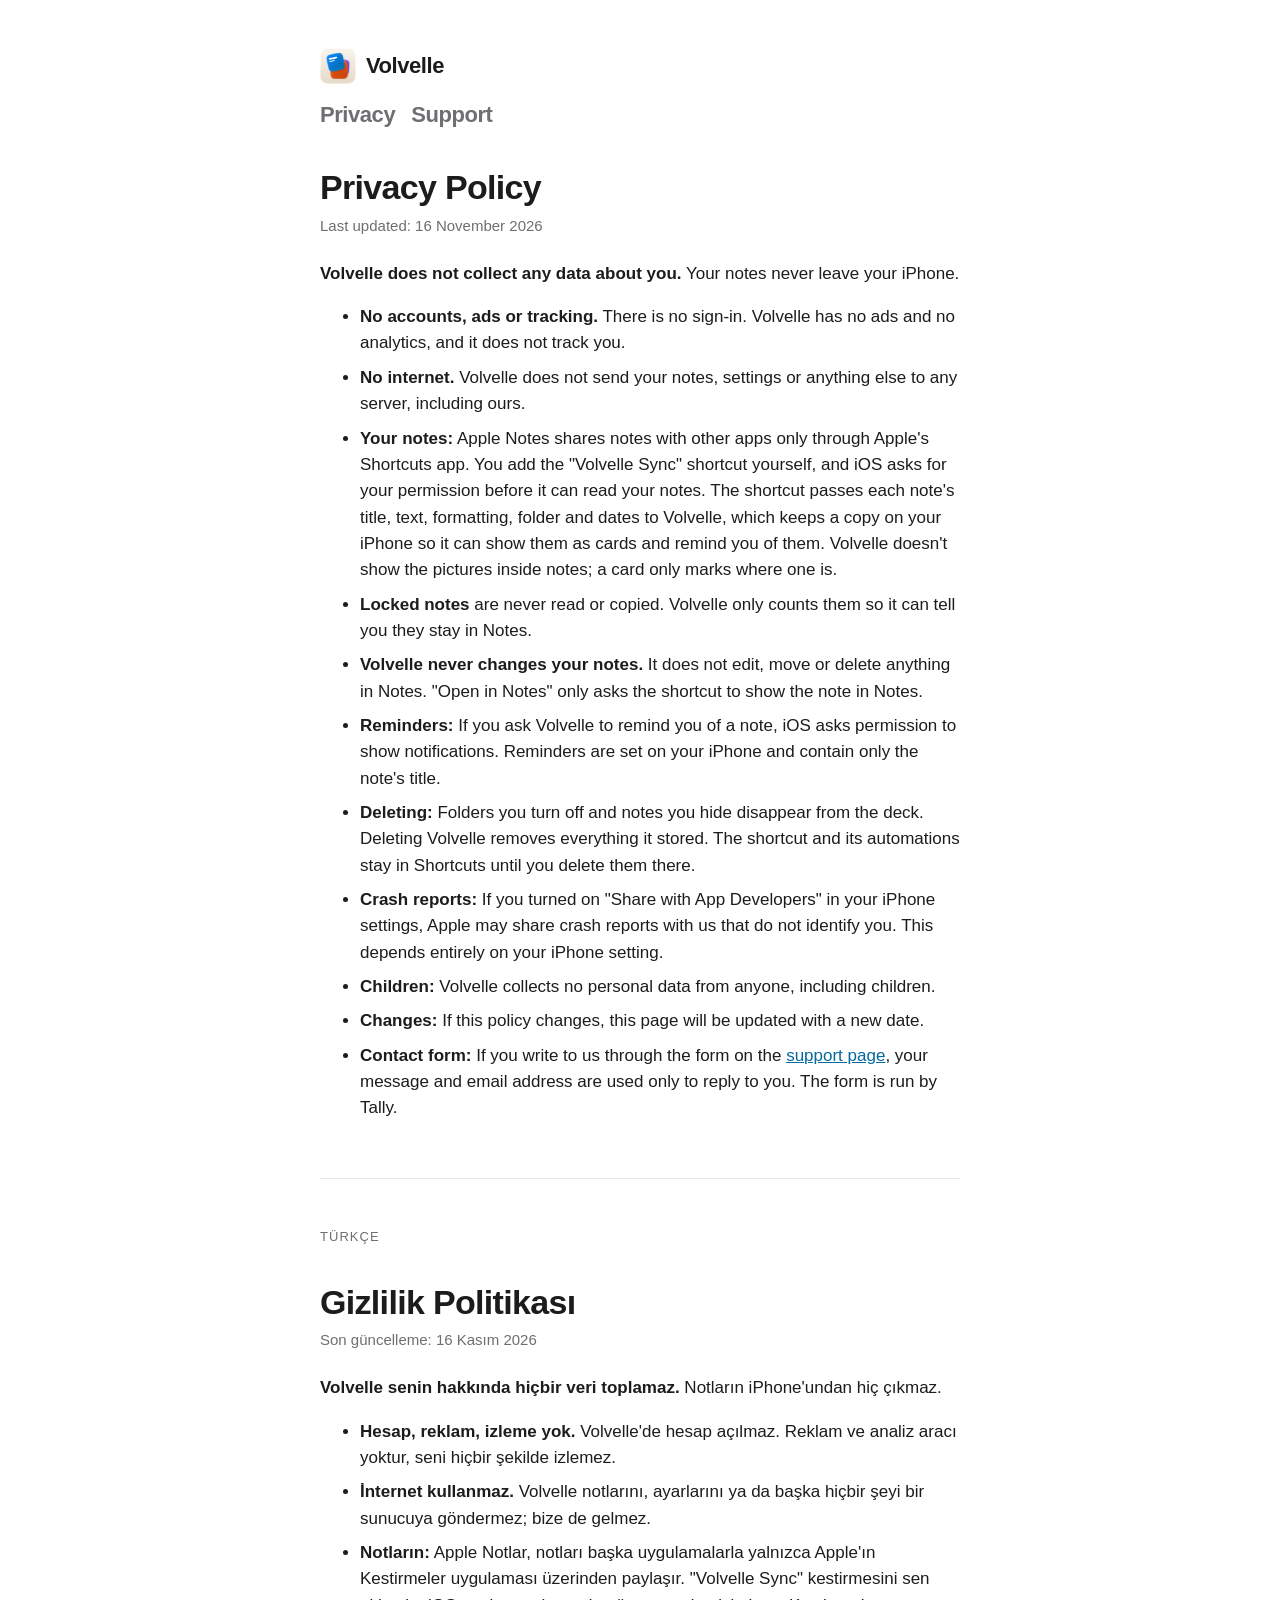
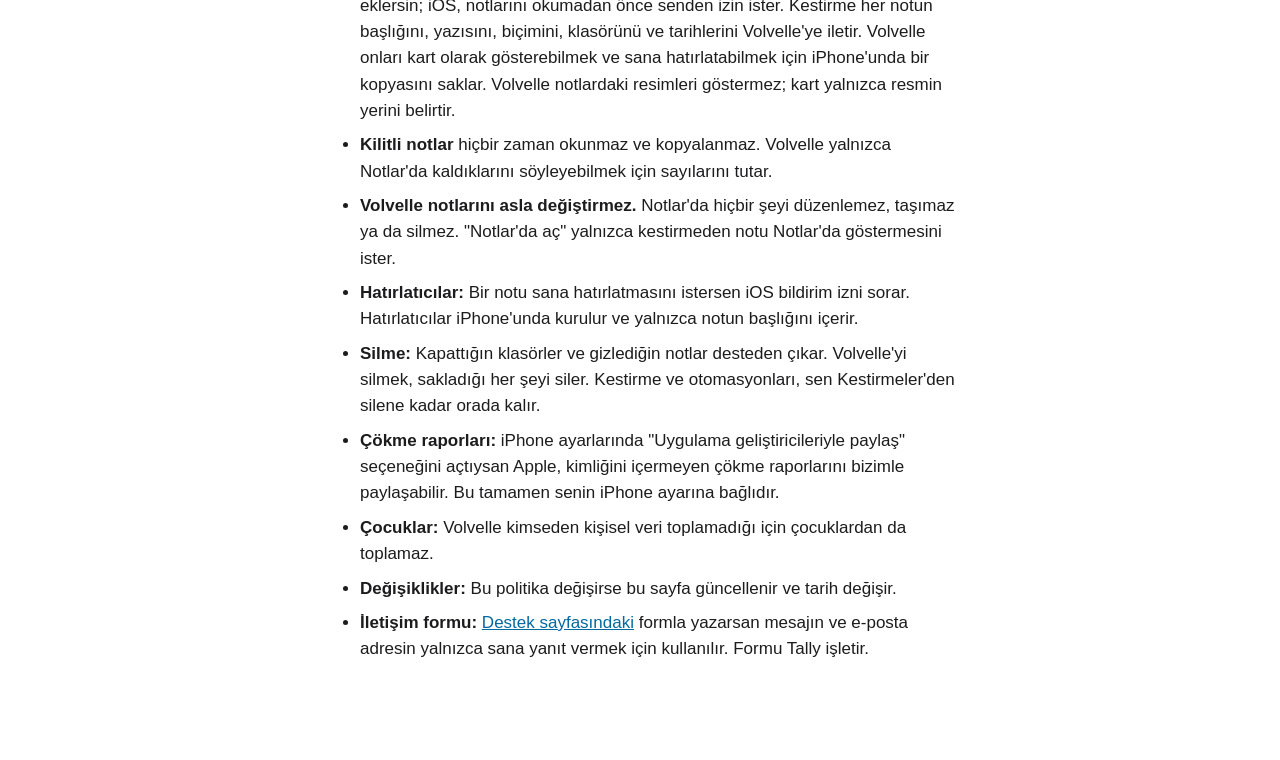
==== privacy/index.html @ e8969314 "Volvelle gizlilik ve destek sayfaları" ====
<!doctype html><html lang="en"><head><meta charset="utf-8"><meta name="viewport" content="width=device-width,initial-scale=1"><link rel="icon" href="/icon.png?v=1"><link rel="apple-touch-icon" href="/icon.png?v=1"><title>Volvelle Privacy Policy</title><link rel="stylesheet" href="/style.css?v=1"></head><body><main><header><a class="brand" href="/"><img src="/icon.png?v=1" alt="" width="36" height="36">Volvelle</a><nav><a href="/privacy/">Privacy</a><a href="/support/">Support</a></nav></header>
<h1>Privacy Policy</h1><p class="date">Last updated: 16 November 2026</p>
<p><strong>Volvelle does not collect any data about you.</strong> Your notes never leave your iPhone.</p>
<ul>
<li><strong>No accounts, ads or tracking.</strong> There is no sign-in. Volvelle has no ads and no analytics, and it does not track you.</li>
<li><strong>No internet.</strong> Volvelle does not send your notes, settings or anything else to any server, including ours.</li>
<li><strong>Your notes:</strong> Apple Notes shares notes with other apps only through Apple's Shortcuts app. You add the "Volvelle Sync" shortcut yourself, and iOS asks for your permission before it can read your notes. The shortcut passes each note's title, text, formatting, folder and dates to Volvelle, which keeps a copy on your iPhone so it can show them as cards and remind you of them. Volvelle doesn't show the pictures inside notes; a card only marks where one is.</li>
<li><strong>Locked notes</strong> are never read or copied. Volvelle only counts them so it can tell you they stay in Notes.</li>
<li><strong>Volvelle never changes your notes.</strong> It does not edit, move or delete anything in Notes. "Open in Notes" only asks the shortcut to show the note in Notes.</li>
<li><strong>Reminders:</strong> If you ask Volvelle to remind you of a note, iOS asks permission to show notifications. Reminders are set on your iPhone and contain only the note's title.</li>
<li><strong>Deleting:</strong> Folders you turn off and notes you hide disappear from the deck. Deleting Volvelle removes everything it stored. The shortcut and its automations stay in Shortcuts until you delete them there.</li>
<li><strong>Crash reports:</strong> If you turned on "Share with App Developers" in your iPhone settings, Apple may share crash reports with us that do not identify you. This depends entirely on your iPhone setting.</li>
<li><strong>Children:</strong> Volvelle collects no personal data from anyone, including children.</li>
<li><strong>Changes:</strong> If this policy changes, this page will be updated with a new date.</li>
<li><strong>Contact form:</strong> If you write to us through the form on the <a href="/support/">support page</a>, your message and email address are used only to reply to you. The form is run by Tally.</li>
</ul>
<hr><p class="lang">Türkçe</p>
<h1>Gizlilik Politikası</h1><p class="date">Son güncelleme: 16 Kasım 2026</p>
<p><strong>Volvelle senin hakkında hiçbir veri toplamaz.</strong> Notların iPhone'undan hiç çıkmaz.</p>
<ul>
<li><strong>Hesap, reklam, izleme yok.</strong> Volvelle'de hesap açılmaz. Reklam ve analiz aracı yoktur, seni hiçbir şekilde izlemez.</li>
<li><strong>İnternet kullanmaz.</strong> Volvelle notlarını, ayarlarını ya da başka hiçbir şeyi bir sunucuya göndermez; bize de gelmez.</li>
<li><strong>Notların:</strong> Apple Notlar, notları başka uygulamalarla yalnızca Apple'ın Kestirmeler uygulaması üzerinden paylaşır. "Volvelle Sync" kestirmesini sen eklersin; iOS, notlarını okumadan önce senden izin ister. Kestirme her notun başlığını, yazısını, biçimini, klasörünü ve tarihlerini Volvelle'ye iletir. Volvelle onları kart olarak gösterebilmek ve sana hatırlatabilmek için iPhone'unda bir kopyasını saklar. Volvelle notlardaki resimleri göstermez; kart yalnızca resmin yerini belirtir.</li>
<li><strong>Kilitli notlar</strong> hiçbir zaman okunmaz ve kopyalanmaz. Volvelle yalnızca Notlar'da kaldıklarını söyleyebilmek için sayılarını tutar.</li>
<li><strong>Volvelle notlarını asla değiştirmez.</strong> Notlar'da hiçbir şeyi düzenlemez, taşımaz ya da silmez. "Notlar'da aç" yalnızca kestirmeden notu Notlar'da göstermesini ister.</li>
<li><strong>Hatırlatıcılar:</strong> Bir notu sana hatırlatmasını istersen iOS bildirim izni sorar. Hatırlatıcılar iPhone'unda kurulur ve yalnızca notun başlığını içerir.</li>
<li><strong>Silme:</strong> Kapattığın klasörler ve gizlediğin notlar desteden çıkar. Volvelle'yi silmek, sakladığı her şeyi siler. Kestirme ve otomasyonları, sen Kestirmeler'den silene kadar orada kalır.</li>
<li><strong>Çökme raporları:</strong> iPhone ayarlarında "Uygulama geliştiricileriyle paylaş" seçeneğini açtıysan Apple, kimliğini içermeyen çökme raporlarını bizimle paylaşabilir. Bu tamamen senin iPhone ayarına bağlıdır.</li>
<li><strong>Çocuklar:</strong> Volvelle kimseden kişisel veri toplamadığı için çocuklardan da toplamaz.</li>
<li><strong>Değişiklikler:</strong> Bu politika değişirse bu sayfa güncellenir ve tarih değişir.</li>
<li><strong>İletişim formu:</strong> <a href="/support/">Destek sayfasındaki</a> formla yazarsan mesajın ve e-posta adresin yalnızca sana yanıt vermek için kullanılır. Formu Tally işletir.</li>
</ul>
</main></body></html>
---- style.css ----
:root{--bg:#fff;--fg:#1c1c1e;--muted:#6e6e73;--line:#e5e5ea;--accent:#0369a1}
@media (prefers-color-scheme:dark){:root{--bg:#000;--fg:#f2f2f7;--muted:#98989d;--line:#2c2c2e;--accent:#4aa8ff}}
*{box-sizing:border-box}body{margin:0;background:var(--bg);color:var(--fg);font:17px/1.55 -apple-system,BlinkMacSystemFont,"SF Pro Text","Helvetica Neue",Arial,sans-serif}
main{max-width:680px;margin:0 auto;padding:48px 20px 80px}
header a{color:var(--fg);text-decoration:none;font-weight:800;font-size:22px;letter-spacing:-.02em}
nav{margin-top:6px;font-size:15px}nav a{color:var(--muted);margin-right:16px}
h1{font-size:34px;letter-spacing:-.02em;line-height:1.15;margin:36px 0 6px}h2{font-size:22px;margin:40px 0 8px}
.date{color:var(--muted);font-size:15px;margin:0 0 24px}a{color:var(--accent)}
li{margin:8px 0}hr{border:0;border-top:1px solid var(--line);margin:56px 0 0}
.lang{font-size:13px;letter-spacing:.08em;text-transform:uppercase;color:var(--muted);margin-top:48px}
.brand{display:inline-flex;align-items:center;gap:10px}.brand img{border-radius:22%;display:block}
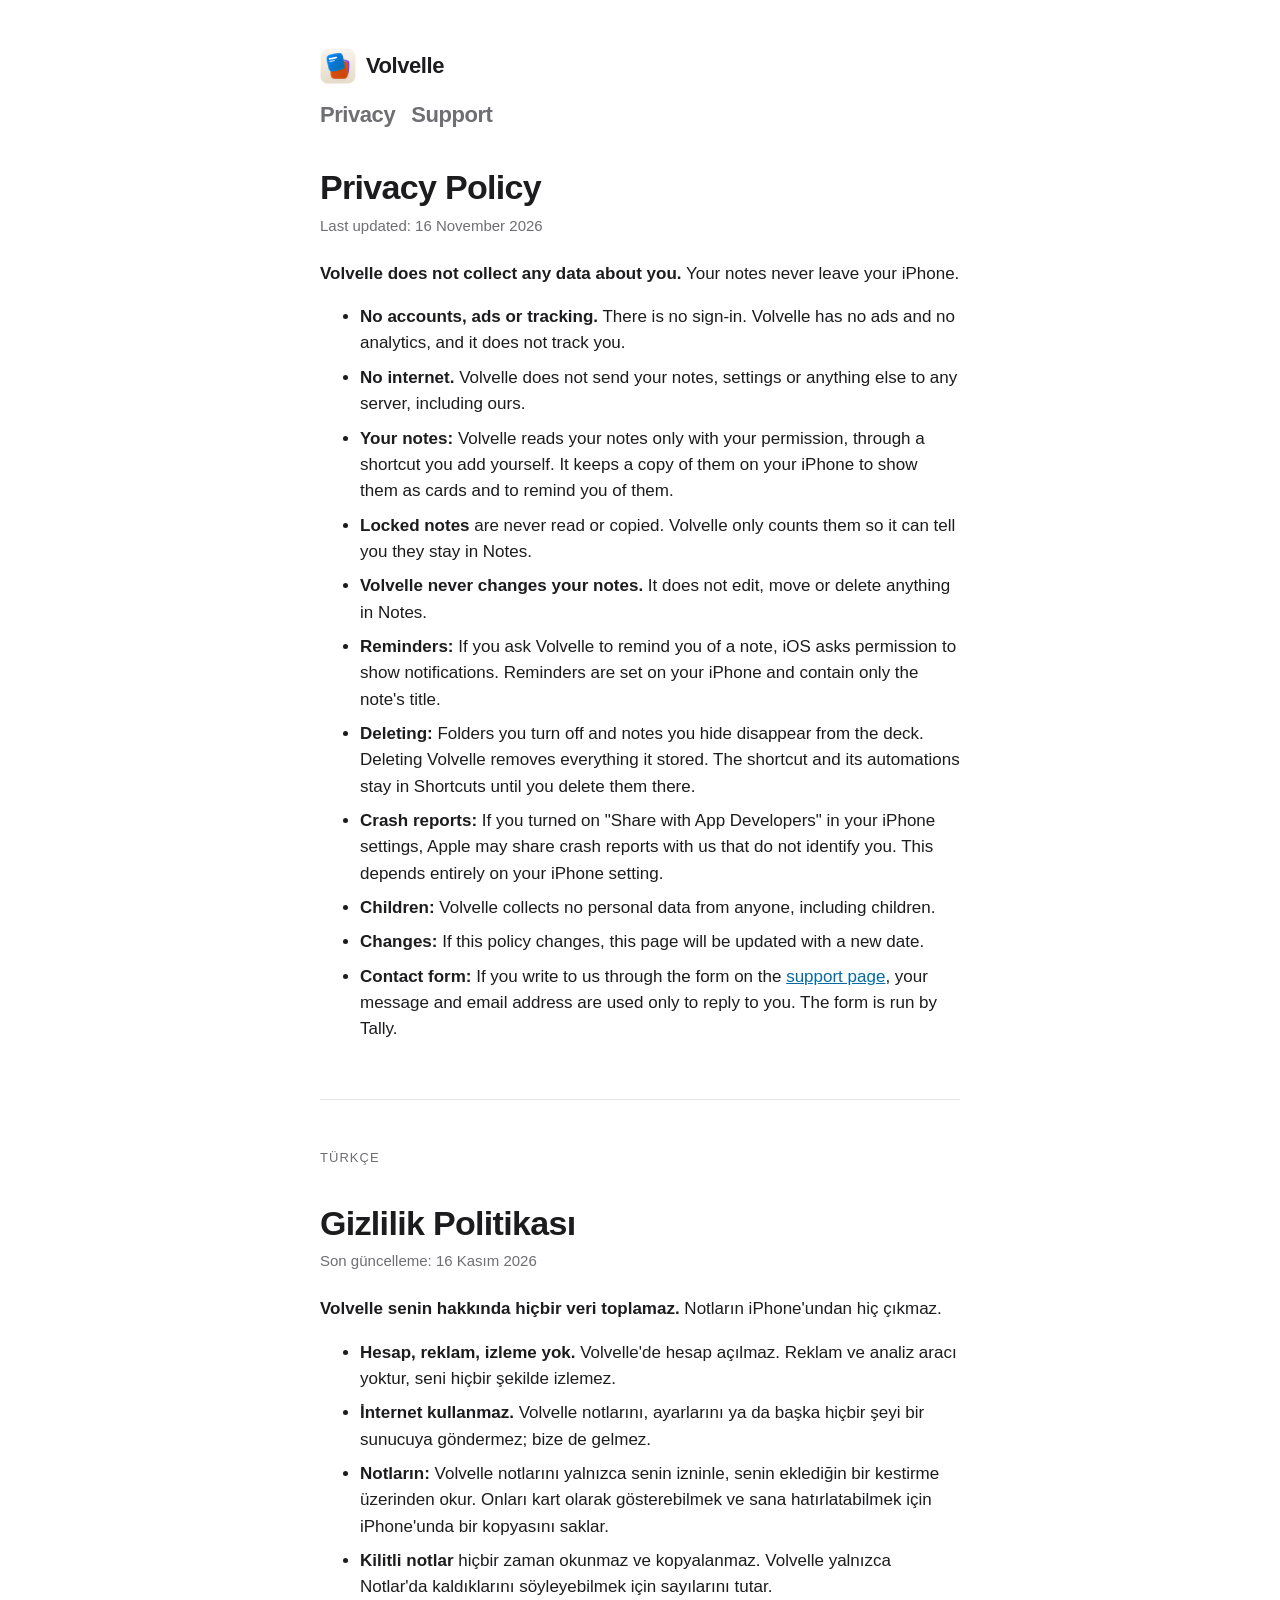
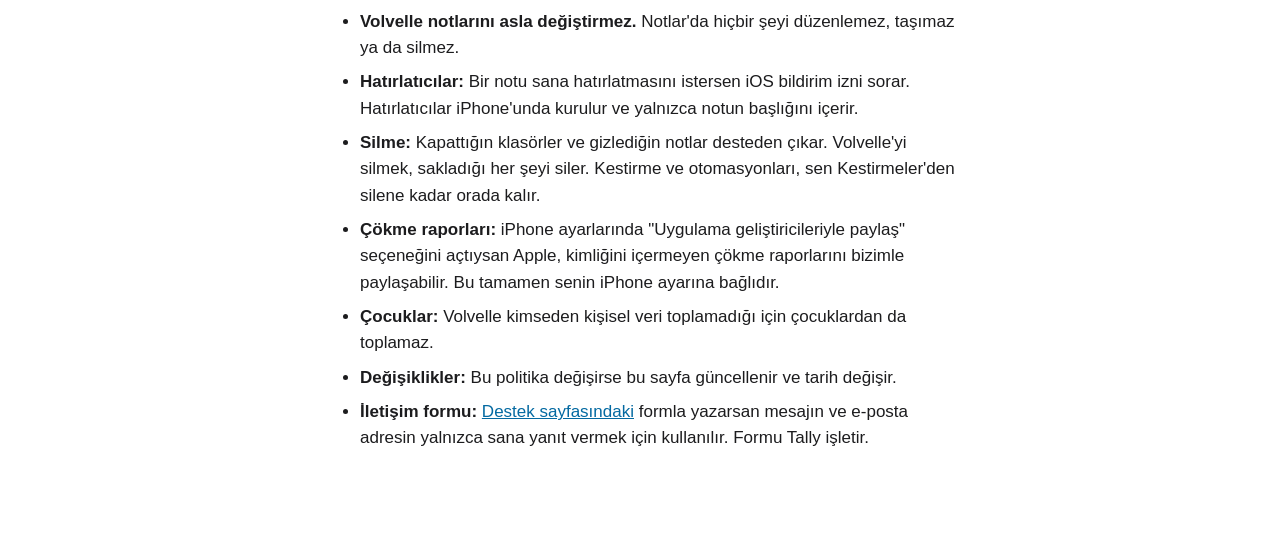
==== commit e324df0f: "Metin düzeltmeleri: yukarı kaydırma, senkronizasyon, gizlilikte notlar bölümü kısaldı" ====
--- a/privacy/index.html
+++ b/privacy/index.html
@@ -4,9 +4,9 @@
 <ul>
 <li><strong>No accounts, ads or tracking.</strong> There is no sign-in. Volvelle has no ads and no analytics, and it does not track you.</li>
 <li><strong>No internet.</strong> Volvelle does not send your notes, settings or anything else to any server, including ours.</li>
-<li><strong>Your notes:</strong> Apple Notes shares notes with other apps only through Apple's Shortcuts app. You add the "Volvelle Sync" shortcut yourself, and iOS asks for your permission before it can read your notes. The shortcut passes each note's title, text, formatting, folder and dates to Volvelle, which keeps a copy on your iPhone so it can show them as cards and remind you of them. Volvelle doesn't show the pictures inside notes; a card only marks where one is.</li>
+<li><strong>Your notes:</strong> Volvelle reads your notes only with your permission, through a shortcut you add yourself. It keeps a copy of them on your iPhone to show them as cards and to remind you of them.</li>
 <li><strong>Locked notes</strong> are never read or copied. Volvelle only counts them so it can tell you they stay in Notes.</li>
-<li><strong>Volvelle never changes your notes.</strong> It does not edit, move or delete anything in Notes. "Open in Notes" only asks the shortcut to show the note in Notes.</li>
+<li><strong>Volvelle never changes your notes.</strong> It does not edit, move or delete anything in Notes.</li>
 <li><strong>Reminders:</strong> If you ask Volvelle to remind you of a note, iOS asks permission to show notifications. Reminders are set on your iPhone and contain only the note's title.</li>
 <li><strong>Deleting:</strong> Folders you turn off and notes you hide disappear from the deck. Deleting Volvelle removes everything it stored. The shortcut and its automations stay in Shortcuts until you delete them there.</li>
 <li><strong>Crash reports:</strong> If you turned on "Share with App Developers" in your iPhone settings, Apple may share crash reports with us that do not identify you. This depends entirely on your iPhone setting.</li>
@@ -20,9 +20,9 @@
 <ul>
 <li><strong>Hesap, reklam, izleme yok.</strong> Volvelle'de hesap açılmaz. Reklam ve analiz aracı yoktur, seni hiçbir şekilde izlemez.</li>
 <li><strong>İnternet kullanmaz.</strong> Volvelle notlarını, ayarlarını ya da başka hiçbir şeyi bir sunucuya göndermez; bize de gelmez.</li>
-<li><strong>Notların:</strong> Apple Notlar, notları başka uygulamalarla yalnızca Apple'ın Kestirmeler uygulaması üzerinden paylaşır. "Volvelle Sync" kestirmesini sen eklersin; iOS, notlarını okumadan önce senden izin ister. Kestirme her notun başlığını, yazısını, biçimini, klasörünü ve tarihlerini Volvelle'ye iletir. Volvelle onları kart olarak gösterebilmek ve sana hatırlatabilmek için iPhone'unda bir kopyasını saklar. Volvelle notlardaki resimleri göstermez; kart yalnızca resmin yerini belirtir.</li>
+<li><strong>Notların:</strong> Volvelle notlarını yalnızca senin izninle, senin eklediğin bir kestirme üzerinden okur. Onları kart olarak gösterebilmek ve sana hatırlatabilmek için iPhone'unda bir kopyasını saklar.</li>
 <li><strong>Kilitli notlar</strong> hiçbir zaman okunmaz ve kopyalanmaz. Volvelle yalnızca Notlar'da kaldıklarını söyleyebilmek için sayılarını tutar.</li>
-<li><strong>Volvelle notlarını asla değiştirmez.</strong> Notlar'da hiçbir şeyi düzenlemez, taşımaz ya da silmez. "Notlar'da aç" yalnızca kestirmeden notu Notlar'da göstermesini ister.</li>
+<li><strong>Volvelle notlarını asla değiştirmez.</strong> Notlar'da hiçbir şeyi düzenlemez, taşımaz ya da silmez.</li>
 <li><strong>Hatırlatıcılar:</strong> Bir notu sana hatırlatmasını istersen iOS bildirim izni sorar. Hatırlatıcılar iPhone'unda kurulur ve yalnızca notun başlığını içerir.</li>
 <li><strong>Silme:</strong> Kapattığın klasörler ve gizlediğin notlar desteden çıkar. Volvelle'yi silmek, sakladığı her şeyi siler. Kestirme ve otomasyonları, sen Kestirmeler'den silene kadar orada kalır.</li>
 <li><strong>Çökme raporları:</strong> iPhone ayarlarında "Uygulama geliştiricileriyle paylaş" seçeneğini açtıysan Apple, kimliğini içermeyen çökme raporlarını bizimle paylaşabilir. Bu tamamen senin iPhone ayarına bağlıdır.</li>
